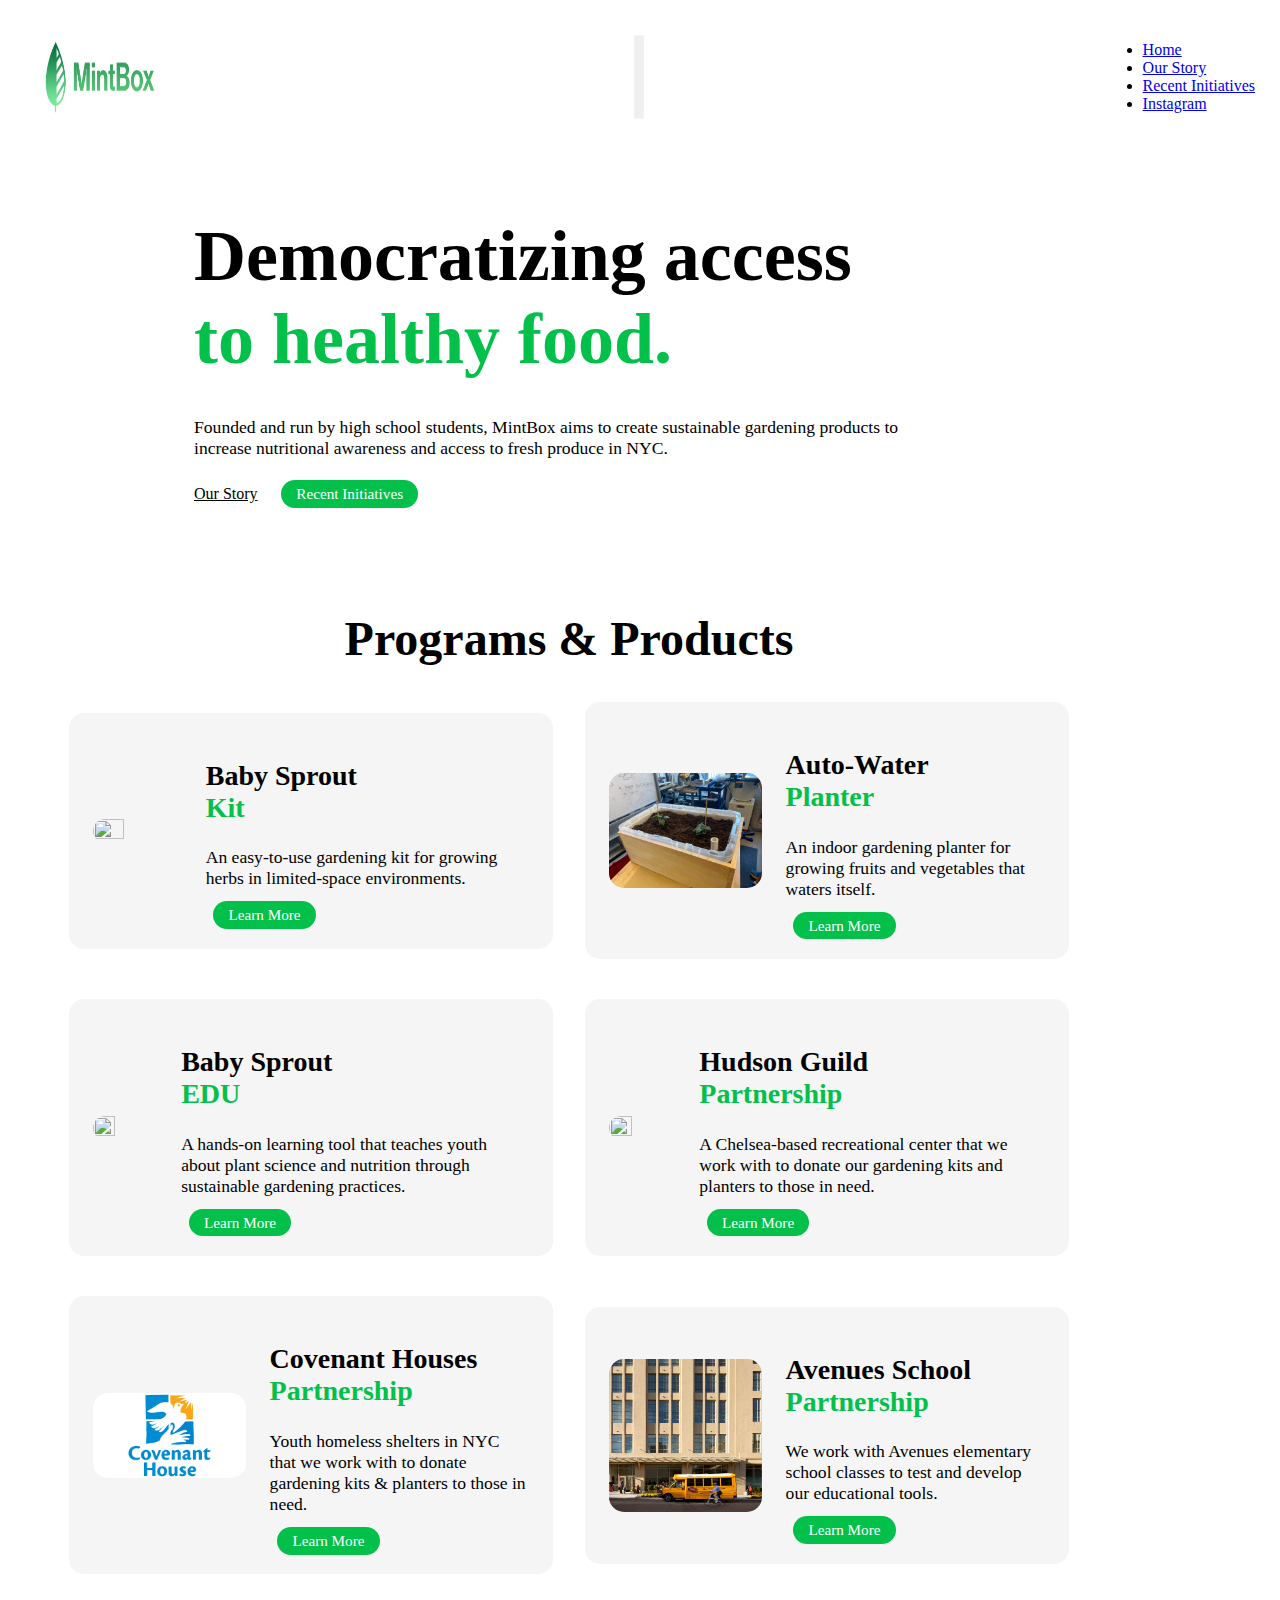
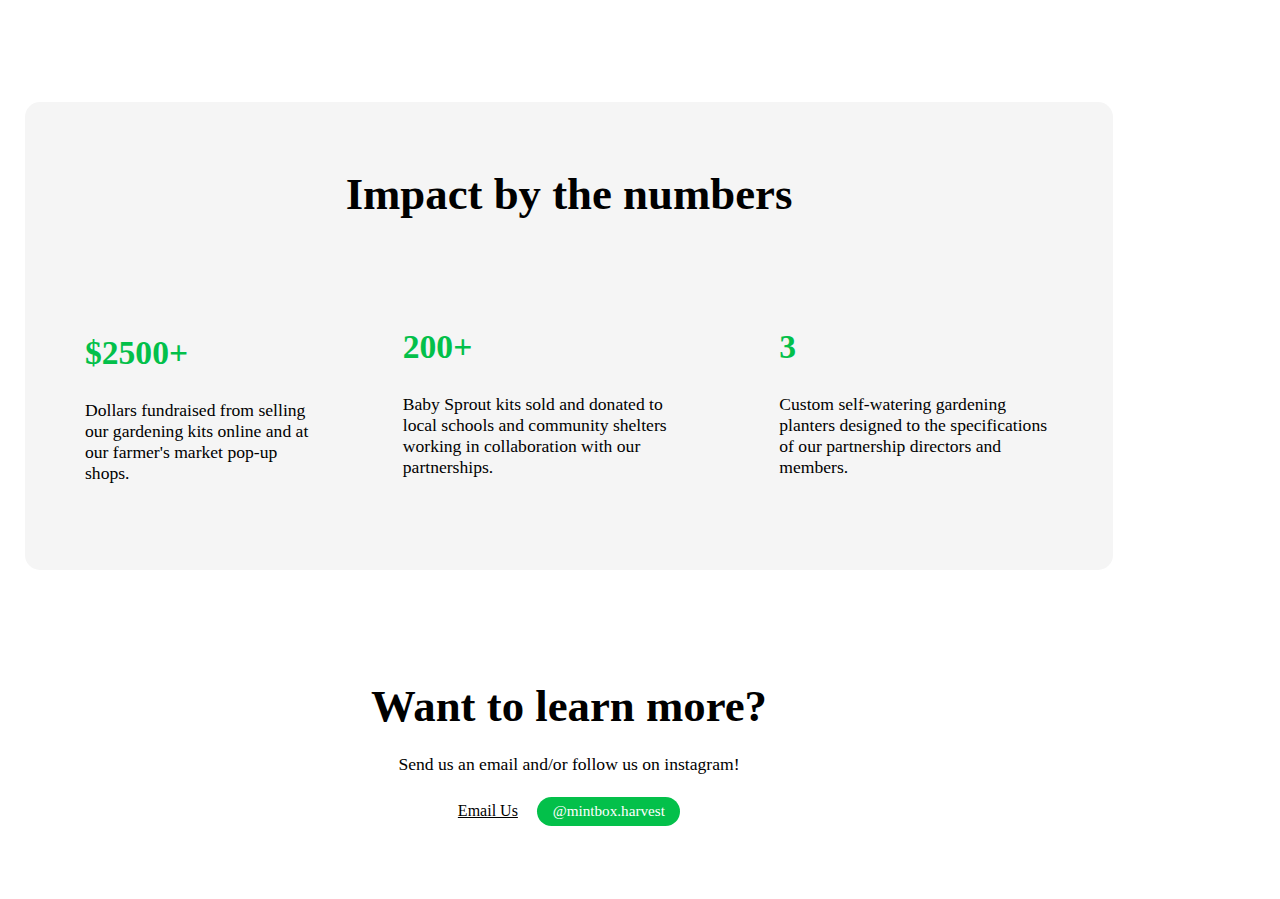
==== index.html @ 34487d0a "Merge branch 'main' into Test_William" ====
<!DOCTYPE html>

<html>

<head>
    <meta charset="utf-8">
    <meta http-equiv="X-UA-Compatible" content="IE=edge">
    <title></title>
    <meta name="description" content="">
    <meta name="viewport" content="width=device-width, initial-scale=1">
    <link href="https://cdn.jsdelivr.net/npm/bootstrap@5.3.0/dist/css/bootstrap.min.css" rel="stylesheet"
        integrity="sha384-9ndCyUaIbzAi2FUVXJi0CjmCapSmO7SnpJef0486qhLnuZ2cdeRhO02iuK6FUUVM" crossorigin="anonymous">
    <link rel="stylesheet" href="global.css">
    <link rel="stylesheet" href="home.css">
</head>

<body>


    <nav class="navbar navbar-expand-md navbar-light navbar-inverse">
        <a href="index.html" class="link"><img src="logotext.png" id="logo"  alt=""></a>
        <button class="navbar-toggler" type="button" data-toggle="collapse" data-target="#navbarNav"
            aria-controls="navbarNav" aria-expanded="false" aria-label="Toggle navigation">
            <span class="navbar-toggler-icon"></span>
        </button>
        <div class="collapse navbar-collapse" id="navbarNav">
            <ul class="navbar-nav me-auto mb-2 mb-lg-0">
            </ul>
            <ul class="navbar-nav me-autot">
                <li class="nav-item">
                    <a class="nav-link" href="index.html">Home</a>
                </li>
                <li class="nav-item">
                    <a class="nav-link" href="about.html">Our Story</a>
                </li>
                <li class="nav-item">
                    <a class="nav-link" href="initatives.html">Recent Initiatives</a>
                </li>
                <li class="nav-item">
                    <a class="nav-link" href="mailto:name@email.com">Instagram</a>
                </li>
         
            </ul>
        </div>
    </nav>
    <div class="container-fluid">
        <header>
            <div>
                <img id="home1" class="photo" src="building.png" alt="">
            <div>
                <h1 id="title">Democratizing access <br><span>to healthy food.</span></h1>
                <p id="title-body">Founded and run by high school students, MintBox aims to create sustainable gardening 
                    products to increase nutritional awareness and access to fresh produce in NYC.</p>
                    <a href="about.html" class = "underline">Our Story</a>
                <a class="round" id="insta" href="https://www.instagram.com/mintbox.harvest/?hl=en">Recent Initiatives</a>
            </div>
            </div>
        </header>

        <section id="programs">
            <h2 id = "programtitle">Programs & Products</h2>
            <div class="rowwrapper">
                <div class="programrow">
                    <div class="program margbottom">
                        <!-- <img src="babysprout.jpg" alt=""> -->
                        <!-- <img src="Baby Sprout.png" alt=""> -->
                        <img src="Box_Opening-2 (1).png" alt="">
                        <div class="programcontent">
                            <h2 class = "program-title">Baby Sprout <span> <br>Kit</span></h2>
                            <p class = "program-descrip">An easy-to-use gardening kit for growing herbs in limited-space environments. </p>
                            <a class="round" id="insta" href="babysprout.html">Learn More</a>
        
                        </div>
                    </div>
                    <div class="program margbottom">
                        <!-- <img src="plasquare.png" alt=""> -->
                        <img src="self-watering planter photo (1).jpeg" alt="">
                        <div class="programcontent">
                            <h2 class = "program-title">Auto-Water <span> <br>Planter</span></h2>
                            <p class = "program-descrip">An indoor gardening planter for growing fruits and vegetables that waters itself. </p>
                            <a class="round" id="insta" href="planter.html">Learn More</a>
        
                        </div>
                    </div>
                </div>
            </div>
           
            <div class="rowwrapper">
                <div class="programrow">
                    <div class="program">
                        <img src="edusquare.png" alt="">
                        <div class="programcontent">
                            <h2 class = "program-title">Baby Sprout<span> <br> EDU </span></h2>
                            <p class = "program-descrip">A hands-on learning tool that teaches youth about plant science and nutrition through sustainable gardening practices. </p>
                            <a class="round" id="insta" href="edu.html">Learn More</a>
        
                        </div>
                    </div>
                    <div class="program">
                        <img src="july2023.png" alt="">
                        <div class="programconten t">
                            <h2 class = "program-title">Hudson Guild <span><br> Partnership</span></h2>
                            <p class = "program-descrip">A Chelsea-based recreational center that we work with to donate our gardening kits and planters to those in need. </p>
                            <a class="round" id="insta" href="hudsonguild.html">Learn More</a>
        
                        </div>
                    </div>
                </div>
            </div>

            <div class="rowwrapper">
                <div class="programrow">
                    <div class="program">

                        <!-- <img src="covsquare.png" alt=""> -->
                        <img src="covenant house partnership (1).png" alt="">
                        <div class="programcontent">
                            <h2 class = "program-title">Covenant Houses <span><br> Partnership</span></h2>
                            <p class = "program-descrip">Youth homeless shelters in NYC that we work with to donate gardening kits & planters to those in need. </p>
                            <a class="round" id="insta" href="covenanthousing.html">Learn More</a>
        
                        </div>
                    </div>
                    <div class="program">
                        <img src="avesquare.png" alt="">
                        <div class="programcontent">
                            <h2 class = "program-title">Avenues School <span> <br>Partnership</span></h2>
                            <p class = "program-descrip">We work with Avenues elementary school classes to test and develop our educational tools. </p>
                            <a class="round" id="insta" href="avenues.html">Learn More</a>
        
                        </div>
                    </div>
                </div>
            </div>
        </section>
       

        <div id = "outside-wrapper">
            <section id="impact">
                <h1 id="impact-title">Impact by the numbers</h1>
                <div id="impact-container">
                    <div class="impact-item">
                        <h2 class="impact-item-title"><span>$2500+</span></h2>
                        <p class="impact-item-body">Dollars fundraised from selling our gardening kits online and at our farmer's market pop-up shops.
                        </p>
                    </div>
                    <div class="impact-item">
                        <h2 class="impact-item-title"><span>200+</span></h2>
                        <p class="impact-item-body">Baby Sprout kits sold and donated to local schools and community shelters working in collaboration with 
                            our partnerships.</p>
                    </div>
                    <div class="impact-item">
                        <h2 class="impact-item-title"><span>3</span></h2>
                        <p class="impact-item-body">Custom self-watering gardening planters designed to the specifications of our partnership directors and members.
                        </p>
                    </div>
          
            </div>
        </div>


        </section>

        <section id="learn">
            <div>
                <h1 id="learn-title">Want to learn more?</h1>
                <p id="learn-body">Send us an email and/or follow us on instagram!</p>

                <div id="buttons">
                    <a href="mailto:mintboxharvest@gmail.com" class = "underline">Email Us</a>
                    <a class="round" id="insta" href="https://www.instagram.com/mintbox.harvest/?hl=en">@mintbox.harvest</a>
                </div>
                
            </div>
        </section>


        <script src="https://code.jquery.com/jquery-3.2.1.slim.min.js"
            integrity="sha384-KJ3o2DKtIkvYIK3UENzmM7KCkRr/rE9/Qpg6aAZGJwFDMVNA/GpGFF93hXpG5KkN"
            crossorigin="anonymous"></script>
        <script src="https://cdn.jsdelivr.net/npm/popper.js@1.12.9/dist/umd/popper.min.js"
            integrity="sha384-ApNbgh9B+Y1QKtv3Rn7W3mgPxhU9K/ScQsAP7hUibX39j7fakFPskvXusvfa0b4Q"
            crossorigin="anonymous"></script>
        <script src="https://cdn.jsdelivr.net/npm/bootstrap@4.0.0/dist/js/bootstrap.min.js"
            integrity="sha384-JZR6Spejh4U02d8jOt6vLEHfe/JQGiRRSQQxSfFWpi1MquVdAyjUar5+76PVCmYl"
            crossorigin="anonymous"></script>
        <script src="" async defer></script>
</body>

</html>
---- global.css ----
/* Generic Site Stylings */

 body {
     margin: 25px;
 }
 span {
    color: #03c04a;
}
header {
    margin-top: 2.5em;
}




section {
    margin-top: 3em;
}

/* Nav Styling */
nav {
    display: flex;
    justify-content: space-between;

}



#nav-wrapper {
    display: grid;
    place-items: center;
}

.navbar-toggler {
    scale: 0.8;
    border: none;
}

#logo {
    width: 150px;
    height: 100%;
    margin-right: 00px
}

/* Button Styling */

button {     
    border: none; 
    background-color: none;
    color: black
}

.round {
    background-color: #03c04a;
    color: white;
    padding: 0.35em 1em;
    border-radius: 1em;
    font-size: 0.95em;
    text-decoration: none;
}

.round:hover {
    opacity: 0.8;
}

.underline {
    color: black;
    margin-right: 0.75em;
}

.underline:hover {
    color: #03c04a;
    transition: ease-in-out 0.3s;
}


img {
    width: 100%;
    border-radius: 15px;

}

  

.container-fluid {
    max-width: 85vw;
    display: flex;
    flex-direction: column;
}
---- home.css ----
/*
    General Styling
*/

header {
    margin-top: 0.6em;
}
.photo {
    border-radius: 15px;
}

#home1 {
    margin-bottom: 1.5em;
    width: 100%;
}

#home2{
    width: 100%;
    margin-bottom: 2em;
}

#title {
    font-size: 2.75em;
    margin-bottom: 0.5em;
}


#replace {
    display: none;
}
#title-body {
    margin-bottom: 1em;
    max-width: 90vw;
}

/* 
    recent-section    
*/

#recent {
    background-color: whitesmoke;
    padding: 2.25em 1.5em;
    border-radius: 15px;
}
#recent-text {
    margin-bottom: 0.5em;
    opacity: 0.5;
}

 #programtitle {
     text-align: center;
     font-size: 2em;
     margin-bottom: 0.75em;
 }
#recent-round, #insta {
    margin-left: 0.5em;
}

#mission {
    background-color: whitesmoke;
    padding: 2.25em 1.5em;
    border-radius: 15px;
}

.program-title {
    font-size: 1.5em;
}

.program {
    background-color: whitesmoke;
    padding: 1.5em;
    border-radius: 15px;
    display: flex;
    align-items: center;
    justify-content: center;
    max-width: 600px;
    margin-bottom: 2.5em;
}



.programrow {
    display: flex;
    flex-direction: column;
    justify-content: center;
    align-items: center;
    max-width: 1000px;
}

#programs {
    margin-top: 4.25em;
    margin-bottom: 2.5em;
}

.rowwrapper {
    display: flex;
    justify-content: center;
    align-items: center;
}

.program>img {
    width: 35%;
    height: 100%;
    margin-right: 1.5em;
}




/* 
    Impact Section
*/

#impact-title, #learn-title {
    font-size: 2.25em;
}

#impact {
    background-color: whitesmoke;
    padding: 2.25em 1.5em;
    border-radius: 15px;
    margin-bottom: 2em;
}

.impact-item {
    margin-top: 0.75em;
}

.impact-item:nth-of-type(1) {
    margin-top: 1.5em;
}
.impact-item-title {
    font-size: 1.75em;
}

.impact-item-body {
    max-width: 75vw;
}


#learn-title {
    margin-bottom: 0.5em;
}
#learn {
    margin-bottom: 3em;
}

#learn-body {
    margin-bottom: 1.25em;
}


.card-title {
    margin-bottom: 0.5em;
    margin-top: 0.5em;
}
 
 .card-btn {
     max-width: 150px;
 }
 
#flex {
    display: flex;
}
.card {
    background-color: whitesmoke;
    padding: 2.25em 1.5em;
    border-radius: 15px;
    border: none;
    margin-bottom: 3em;
   
}

.card>img {
    width: 150px;
    height: 150px;
    margin-right: 35px;
}




@media (min-width: 576px) { 
 
    
    #learn-title,  #learn-body{
        text-align: center;
    }

   #learn {
       display: flex;
       justify-content: center;
       align-items: center;
   }

   #learn>div {
    max-width: 1100px;
   
    }

    #learn-body {
        max-width: 800px;
    }


    #buttons {
        display: flex;
        justify-content: center;
        align-items: center;
    }
    
    #title {
        font-size: 3.3em;
    }
    
    #recent-text {
        font-size: 2em;
    }

    header {
        display: flex;
        align-items: center;
        justify-content: center;
    }

    header>div {
        max-width: 900px;
    }

 }

@media (min-width: 768px) { 


  
    #programtitle {
        font-size: 2.75em;
    }
 
    .program-title {
        font-size: 1.75em;
    }


    #title {
        font-size: 4em;
    }

    #recent {
        max-width: 800px;
    }

    #recent-box {
        display: flex;
        align-items: center;
        justify-content: center;
    }

    p {
        font-size: 1.1em;
    }

    #title-body {
        margin-bottom: 1.5em;
        max-width: 750px;
    }
    #recent-text {
        font-size: 2.3em;
    }

    #impact-title, #learn-title {
        font-size: 2.5em;
    }

    .impact-item-title {
        font-size: 2.1em;
    }



 }

@media (min-width: 992px) {  
 
   
    .programrow {
        flex-direction: row;
    }

    .program:nth-of-type(1) {
        margin-right: 2em;
    }

    .program {
        width: 50%;
    }
    #title {
        font-size: 4.5em;
    }
    #home2 {
        display: none;
    }

    #replace {
        display: block;
        max-width: 375px;
    }
    
    #recent{
        display: flex;
        align-items: center;
        justify-content:space-around;
        max-width: none;
    }

    #recent>div {
        max-width: 50%;
        margin-left: 2em;
    }

    #recent-img {
        height: 100%;
    }
    #impact-title, #learn-title{
        font-size: 2.8em;
        text-align: center;
    }

    #impact-container {
        display: flex;
        justify-content: center;
        align-items: center;
    }

    .impact-item {
        max-width: 33%;
        padding: 2em
    }

    #impact {
        padding: 2.25em 1.75em;

    }

    .impact-item:nth-of-type(1), .impact-item:nth-of-type(2)  {
        margin-right: 1em;
    }
    
    #recent-text {
        font-size: 2.3em;
    }
}

@media (min-width: 1200px) { 


    #title {
        font-size: 4.5em;
    }


    #programtitle {
        font-size: 3em;
    }

    #recent>div {
        max-width: 50%;

    }

    #recent-text {
        font-size: 2.5em;
    }

    #outside-wrapper {
        display: flex;
        flex-direction: column;
        justify-content: center;
        align-items: center;
    }

    #impact, #recent {
        max-width: 1100px;

    }


 }
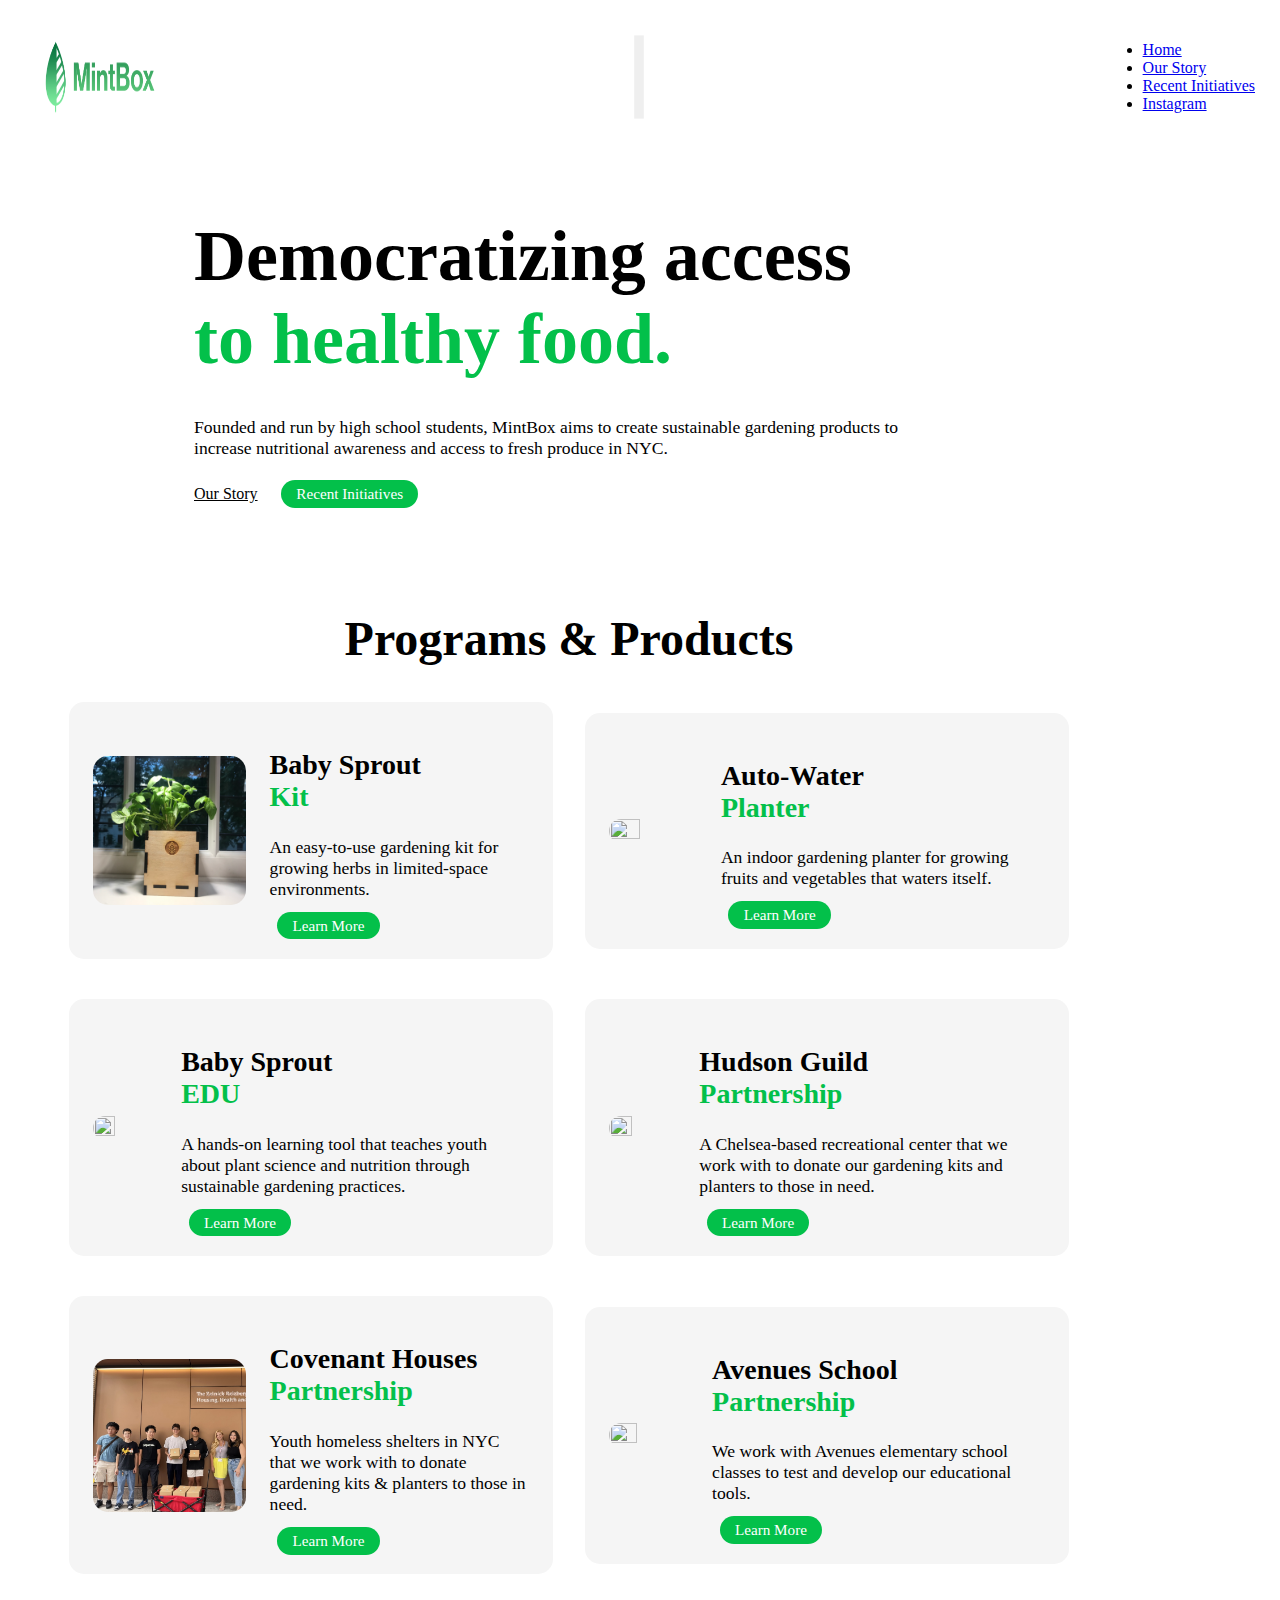
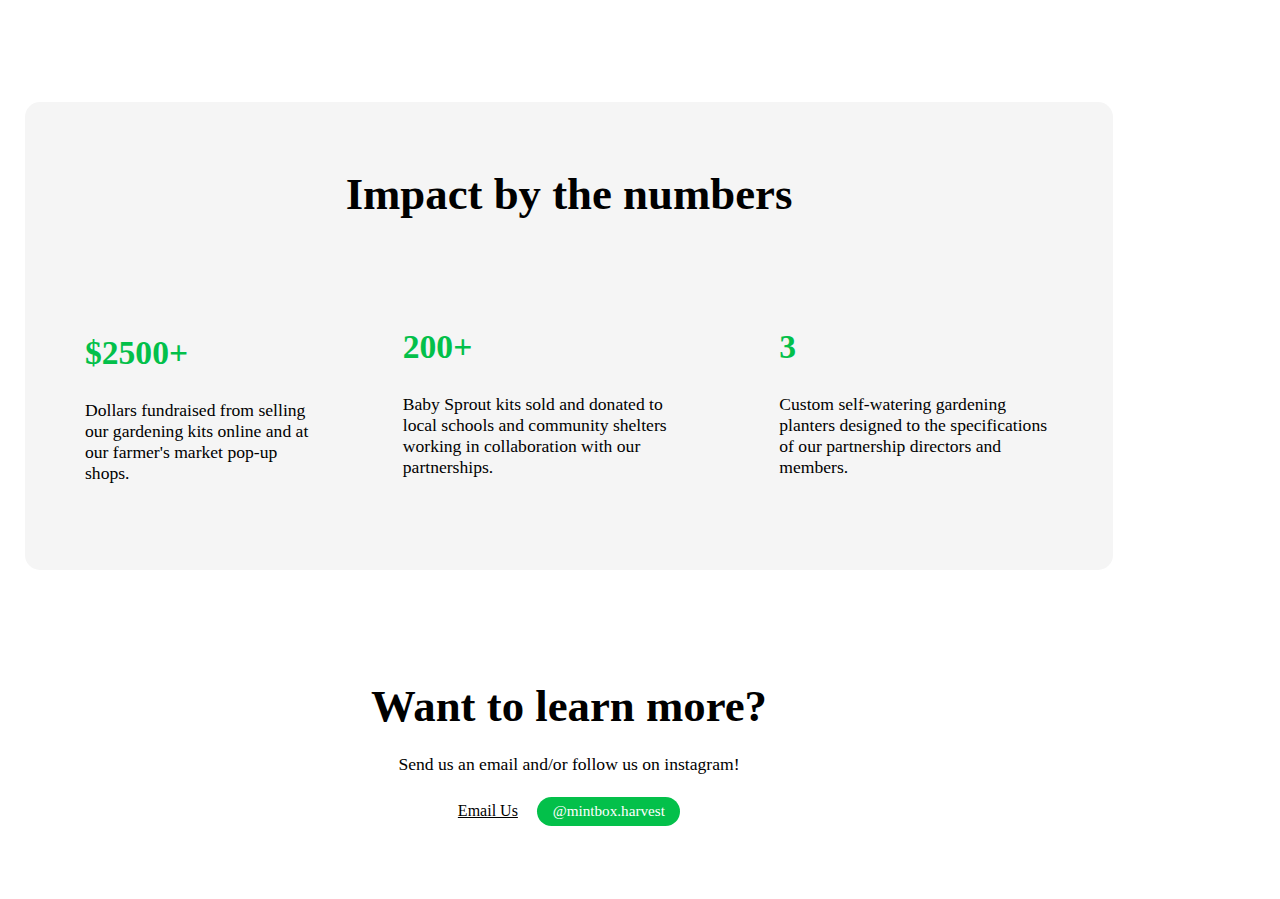
==== commit d30ff980: "Changes to review" ====
--- a/index.html
+++ b/index.html
@@ -64,7 +64,7 @@
                     <div class="program margbottom">
                         <!-- <img src="babysprout.jpg" alt=""> -->
                         <!-- <img src="Baby Sprout.png" alt=""> -->
-                        <img src="Box_Opening-2 (1).png" alt="">
+                        <img src="babysprout.jpg"">
                         <div class="programcontent">
                             <h2 class = "program-title">Baby Sprout <span> <br>Kit</span></h2>
                             <p class = "program-descrip">An easy-to-use gardening kit for growing herbs in limited-space environments. </p>
@@ -74,7 +74,7 @@
                     </div>
                     <div class="program margbottom">
                         <!-- <img src="plasquare.png" alt=""> -->
-                        <img src="self-watering planter photo (1).jpeg" alt="">
+                        <img src="indexplanter.png" alt="">
                         <div class="programcontent">
                             <h2 class = "program-title">Auto-Water <span> <br>Planter</span></h2>
                             <p class = "program-descrip">An indoor gardening planter for growing fruits and vegetables that waters itself. </p>
@@ -113,7 +113,7 @@
                     <div class="program">
 
                         <!-- <img src="covsquare.png" alt=""> -->
-                        <img src="covenant house partnership (1).png" alt="">
+                        <img src="primarymeeting.png" alt="">
                         <div class="programcontent">
                             <h2 class = "program-title">Covenant Houses <span><br> Partnership</span></h2>
                             <p class = "program-descrip">Youth homeless shelters in NYC that we work with to donate gardening kits & planters to those in need. </p>
@@ -122,7 +122,7 @@
                         </div>
                     </div>
                     <div class="program">
-                        <img src="avesquare.png" alt="">
+                        <img src="avenuessquare.png" alt="">
                         <div class="programcontent">
                             <h2 class = "program-title">Avenues School <span> <br>Partnership</span></h2>
                             <p class = "program-descrip">We work with Avenues elementary school classes to test and develop our educational tools. </p>
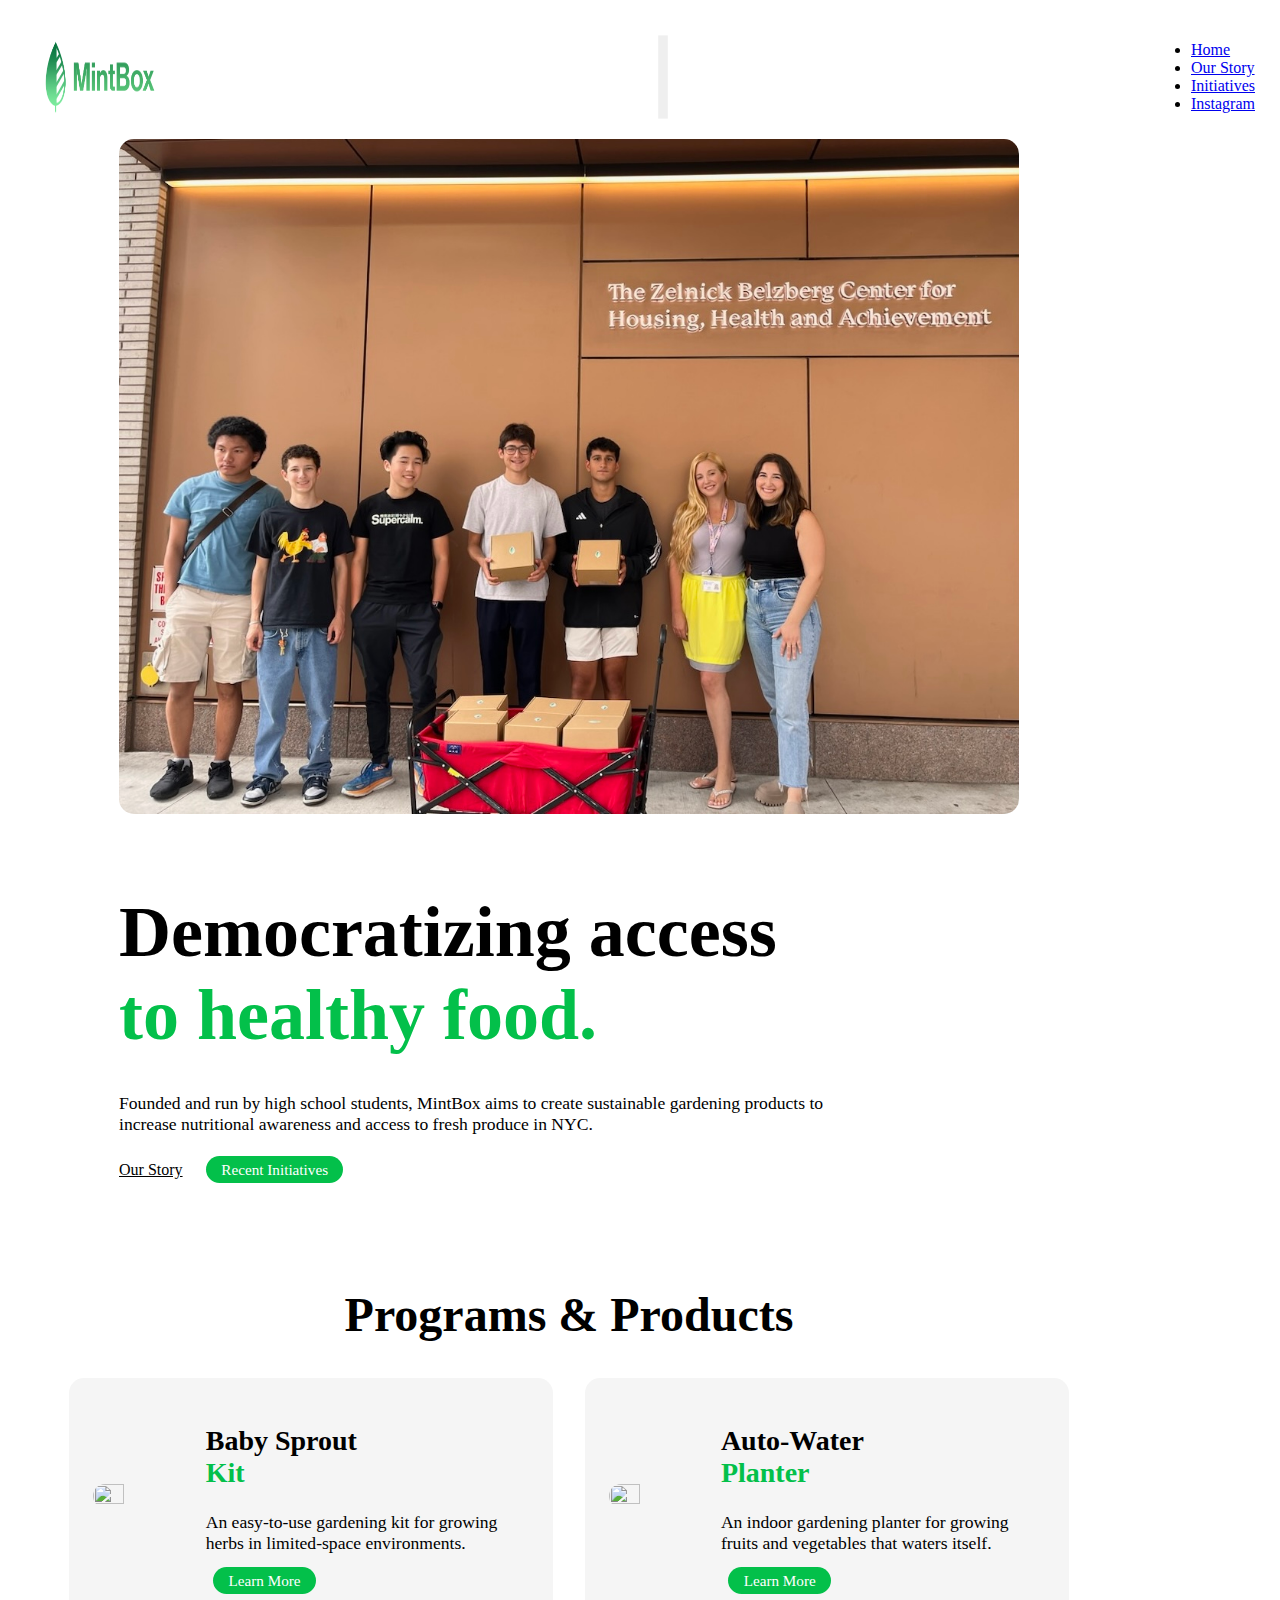
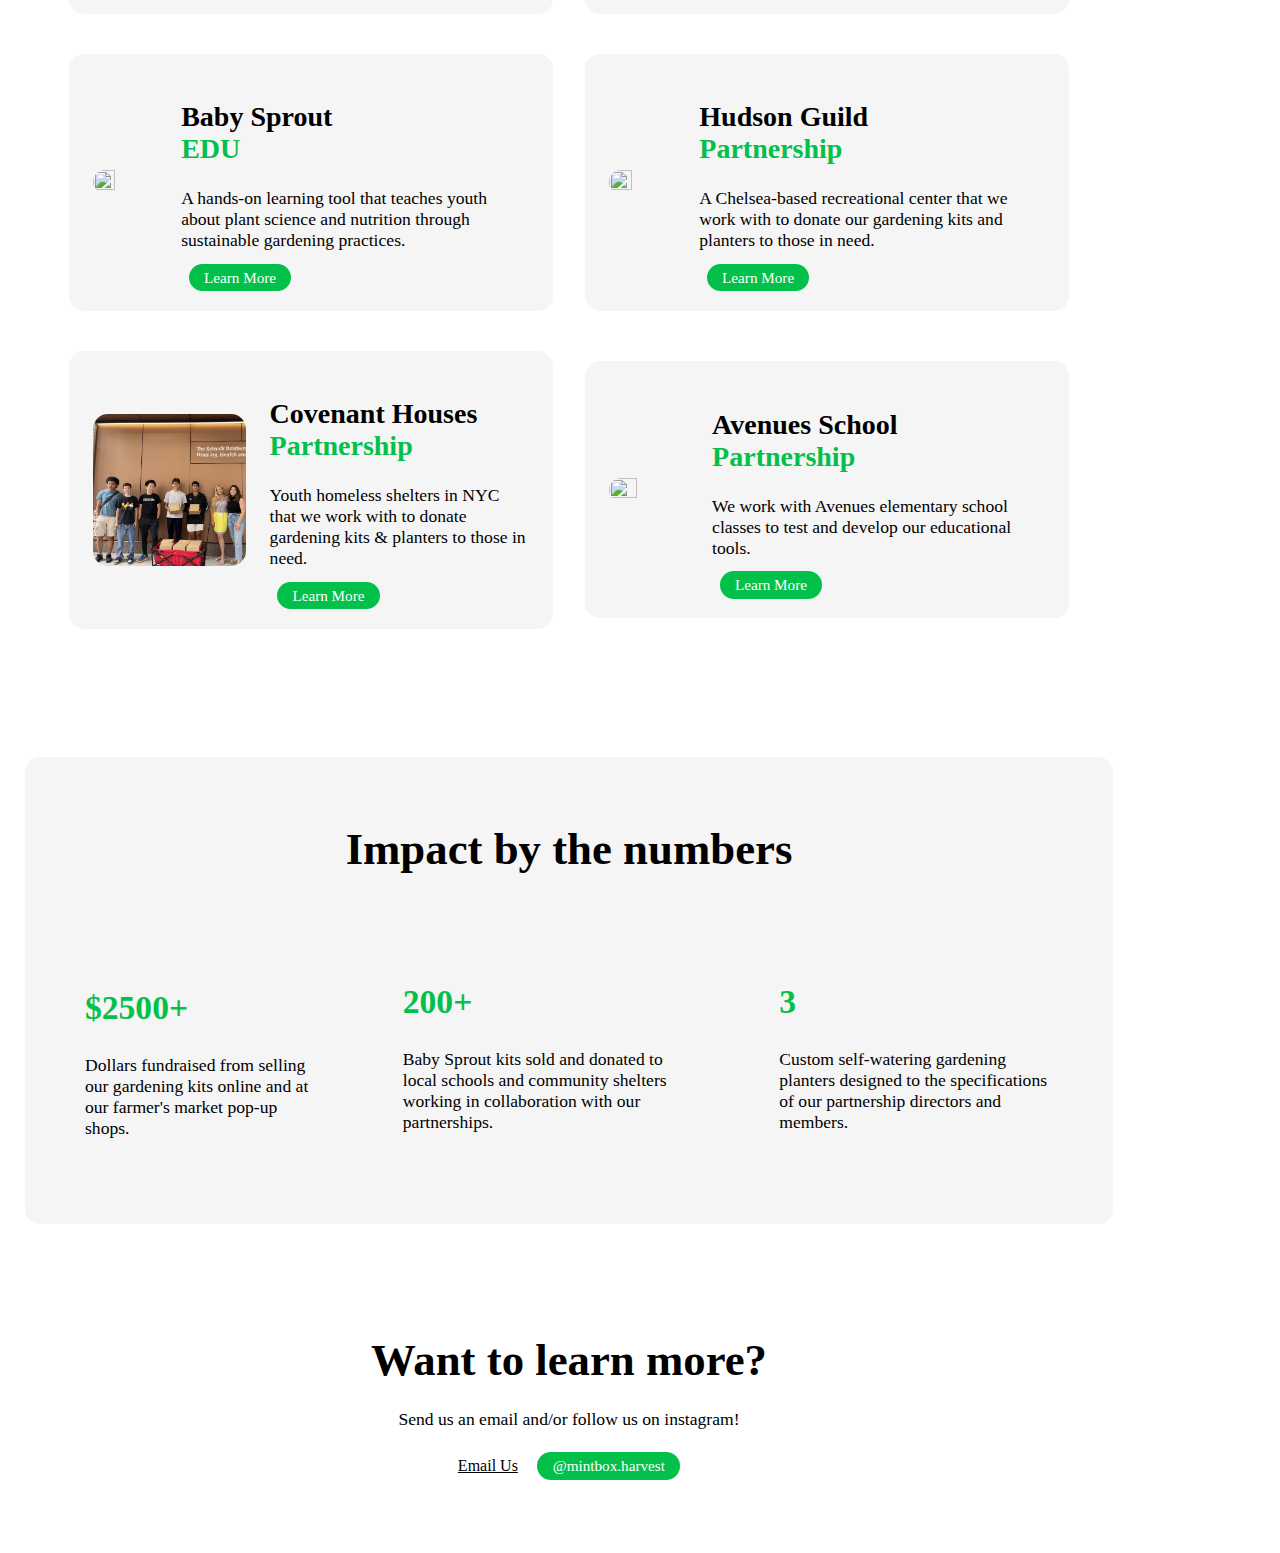
==== commit acec1a13: "Ethan's final commit" ====
--- a/index.html
+++ b/index.html
@@ -34,10 +34,10 @@
                     <a class="nav-link" href="about.html">Our Story</a>
                 </li>
                 <li class="nav-item">
-                    <a class="nav-link" href="initatives.html">Recent Initiatives</a>
+                    <a class="nav-link" href="initatives.html">Initiatives</a>
                 </li>
                 <li class="nav-item">
-                    <a class="nav-link" href="mailto:name@email.com">Instagram</a>
+                    <a class="nav-link" href="https://www.instagram.com/mintbox.harvest/?hl=en">Instagram</a>
                 </li>
          
             </ul>
@@ -46,7 +46,9 @@
     <div class="container-fluid">
         <header>
             <div>
-                <img id="home1" class="photo" src="building.png" alt="">
+                <!-- <img id="home1" class="photo" src="building.png" alt=""> -->
+                <img id="home1" class="photo" src="IMG_3201.jpg" alt="">
+                
             <div>
                 <h1 id="title">Democratizing access <br><span>to healthy food.</span></h1>
                 <p id="title-body">Founded and run by high school students, MintBox aims to create sustainable gardening 
@@ -64,7 +66,9 @@
                     <div class="program margbottom">
                         <!-- <img src="babysprout.jpg" alt=""> -->
                         <!-- <img src="Baby Sprout.png" alt=""> -->
-                        <img src="babysprout.jpg"">
+                        <!-- <img src="babysprout.jpg""> -->
+                        <img src="Box_Opening-2 (1).png">
+        
                         <div class="programcontent">
                             <h2 class = "program-title">Baby Sprout <span> <br>Kit</span></h2>
                             <p class = "program-descrip">An easy-to-use gardening kit for growing herbs in limited-space environments. </p>
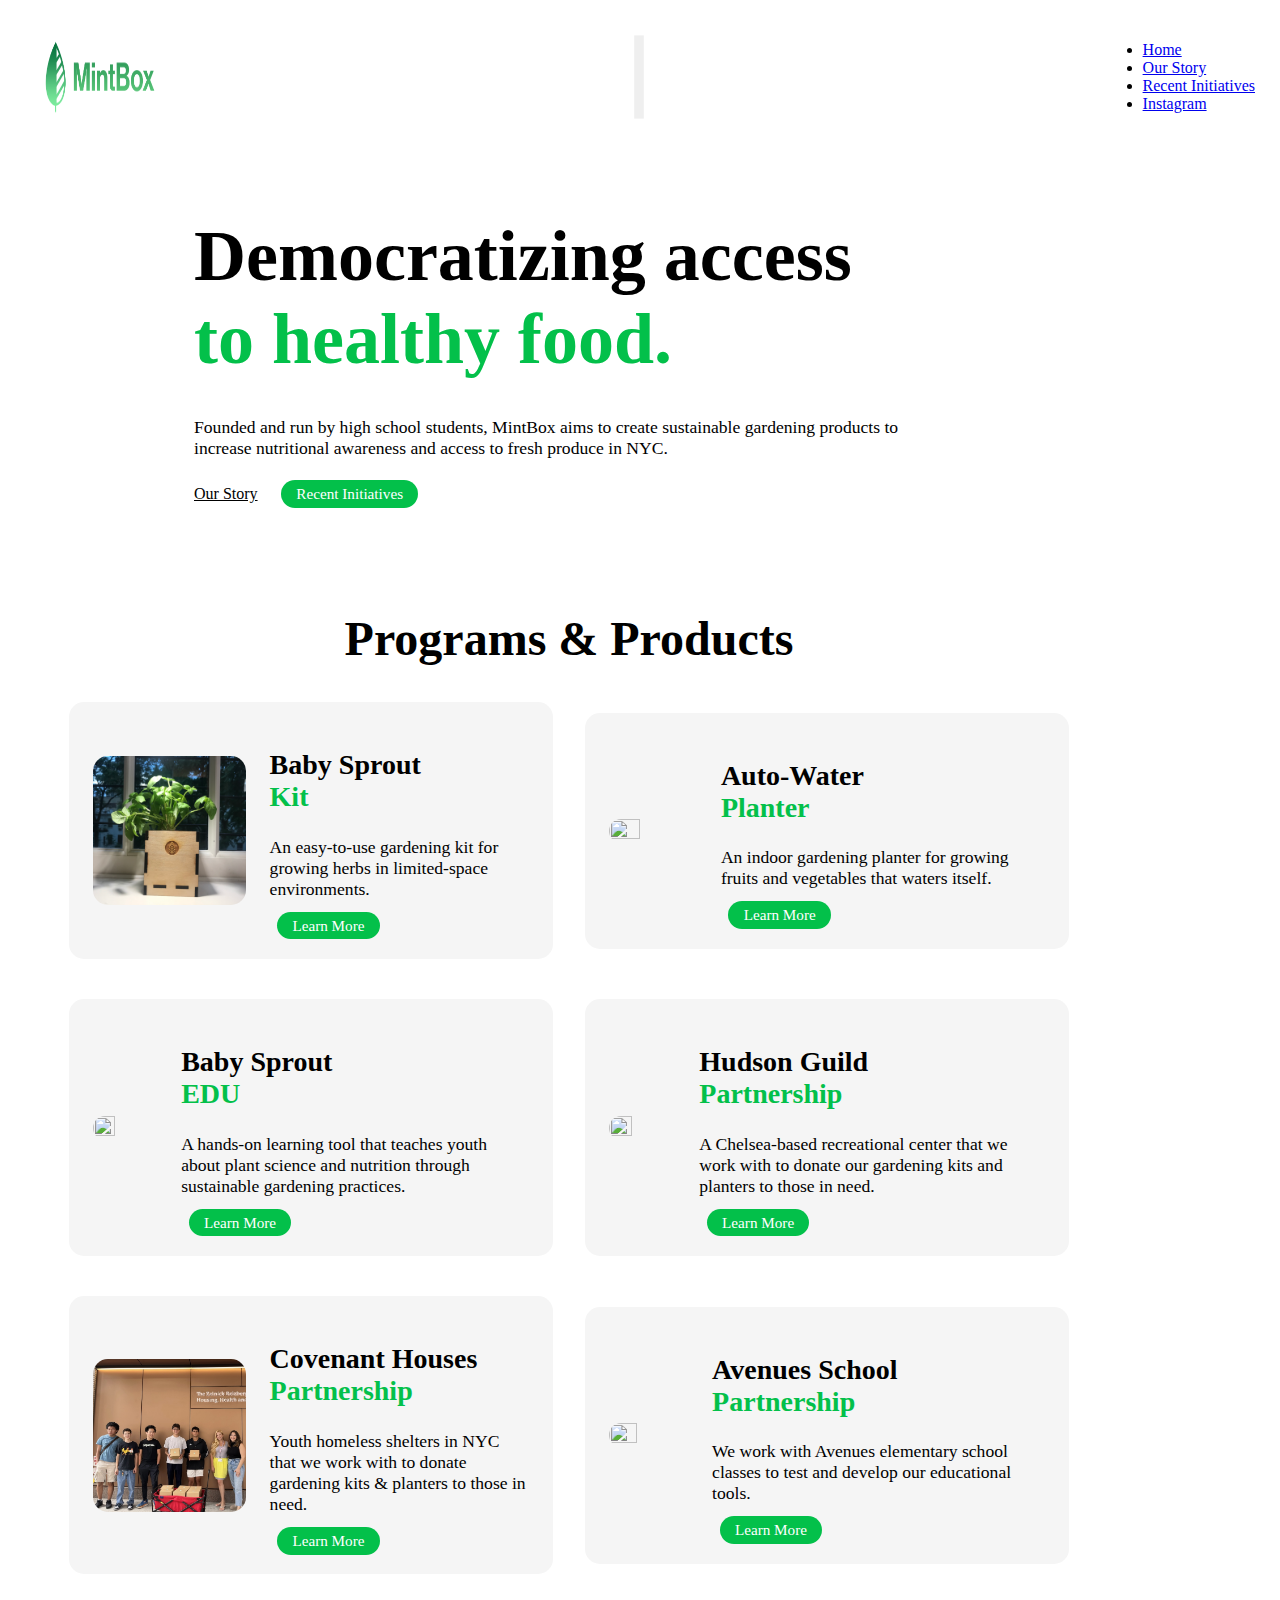
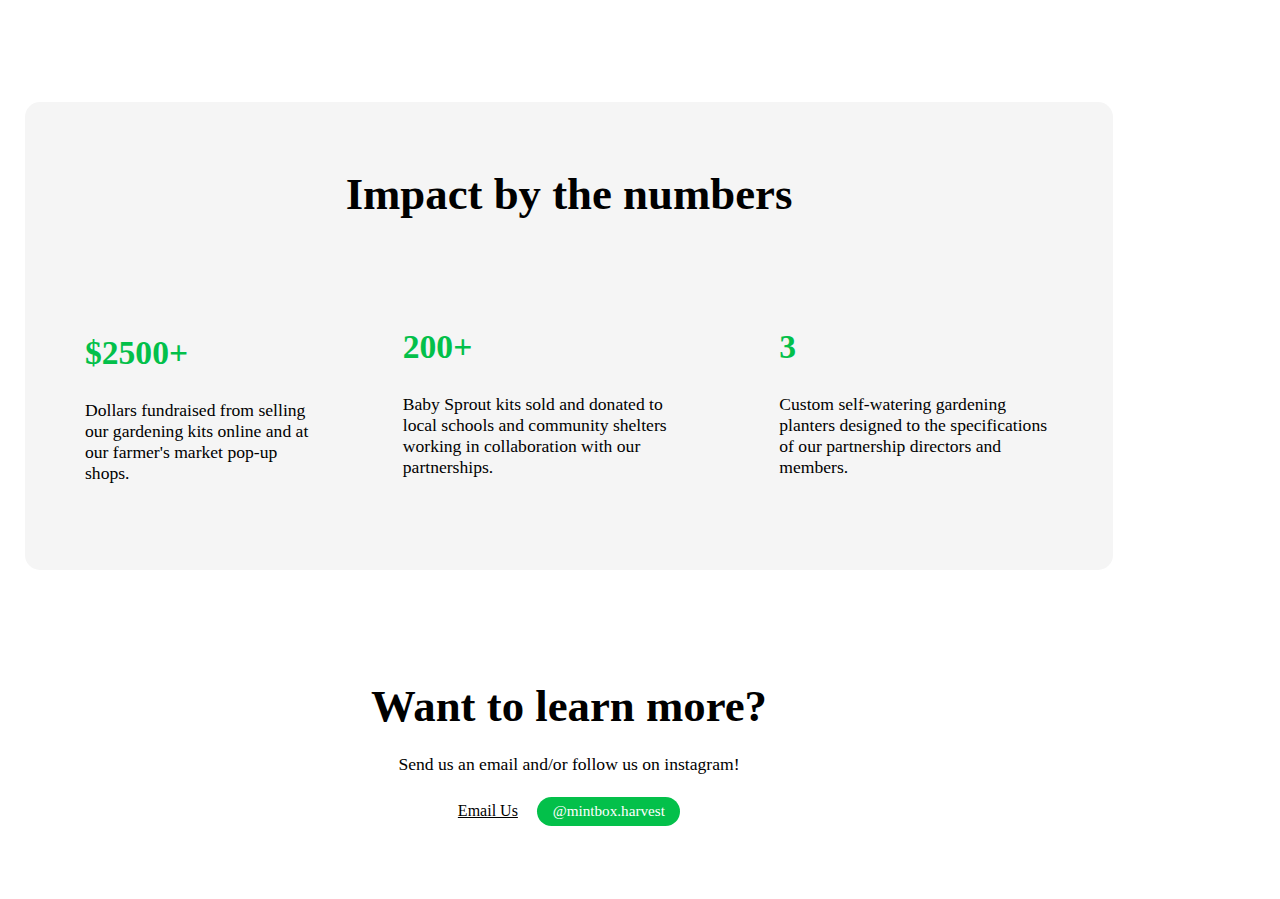
==== commit fb19e52b: "Revert "Ethan's final commit"" ====
--- a/index.html
+++ b/index.html
@@ -34,10 +34,10 @@
                     <a class="nav-link" href="about.html">Our Story</a>
                 </li>
                 <li class="nav-item">
-                    <a class="nav-link" href="initatives.html">Initiatives</a>
+                    <a class="nav-link" href="initatives.html">Recent Initiatives</a>
                 </li>
                 <li class="nav-item">
-                    <a class="nav-link" href="https://www.instagram.com/mintbox.harvest/?hl=en">Instagram</a>
+                    <a class="nav-link" href="mailto:name@email.com">Instagram</a>
                 </li>
          
             </ul>
@@ -46,9 +46,7 @@
     <div class="container-fluid">
         <header>
             <div>
-                <!-- <img id="home1" class="photo" src="building.png" alt=""> -->
-                <img id="home1" class="photo" src="IMG_3201.jpg" alt="">
-                
+                <img id="home1" class="photo" src="building.png" alt="">
             <div>
                 <h1 id="title">Democratizing access <br><span>to healthy food.</span></h1>
                 <p id="title-body">Founded and run by high school students, MintBox aims to create sustainable gardening 
@@ -66,9 +64,7 @@
                     <div class="program margbottom">
                         <!-- <img src="babysprout.jpg" alt=""> -->
                         <!-- <img src="Baby Sprout.png" alt=""> -->
-                        <!-- <img src="babysprout.jpg""> -->
-                        <img src="Box_Opening-2 (1).png">
-        
+                        <img src="babysprout.jpg"">
                         <div class="programcontent">
                             <h2 class = "program-title">Baby Sprout <span> <br>Kit</span></h2>
                             <p class = "program-descrip">An easy-to-use gardening kit for growing herbs in limited-space environments. </p>
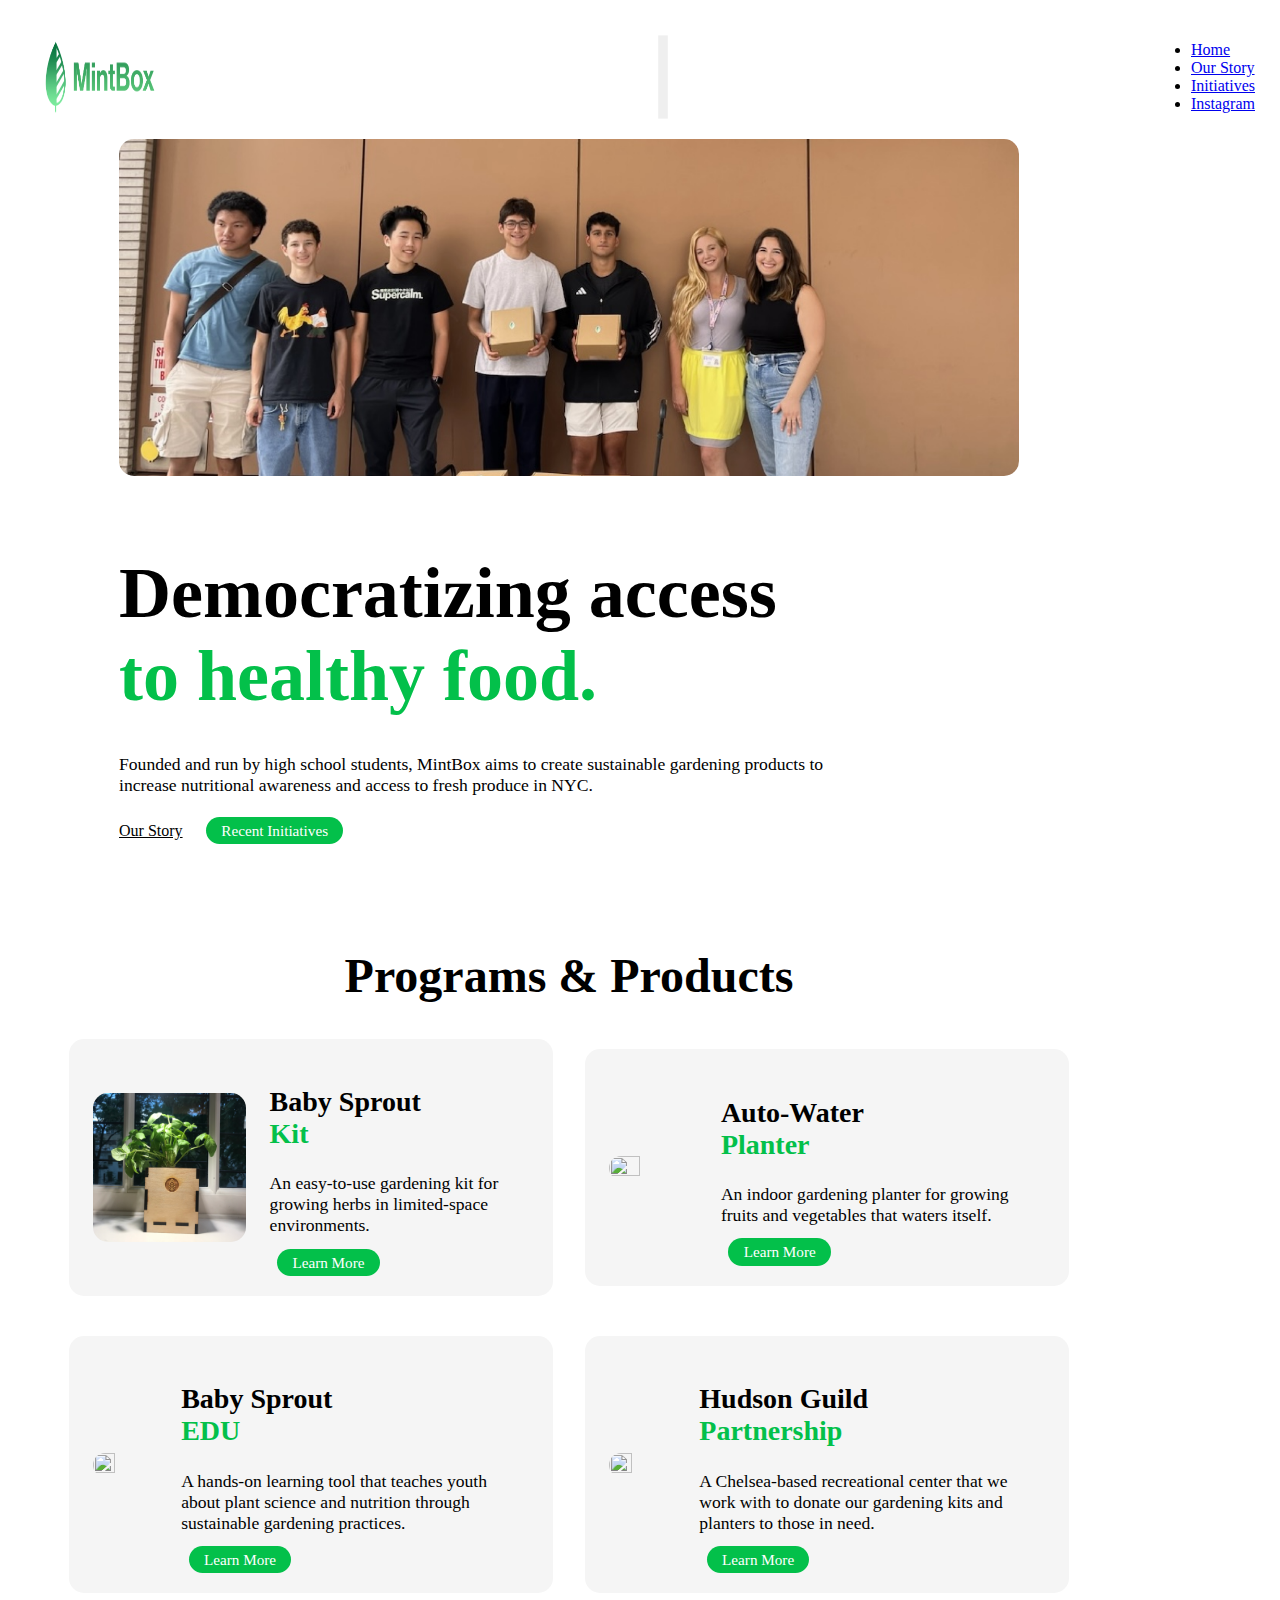
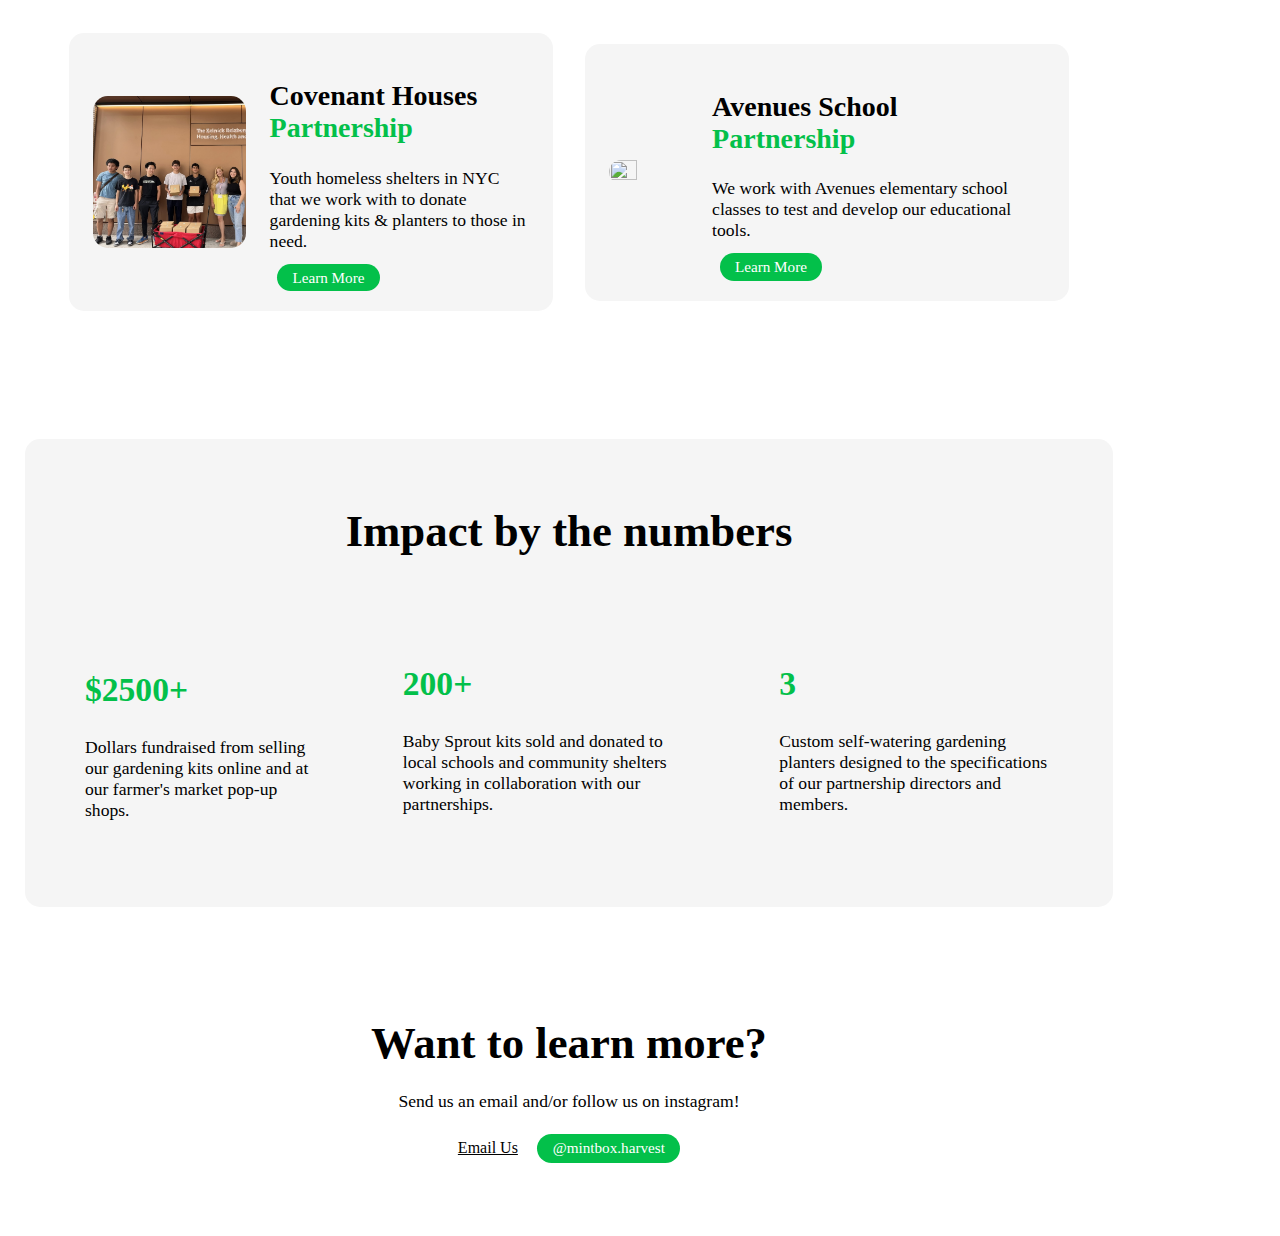
==== commit 8c7b4363: "Final Updates" ====
--- a/index.html
+++ b/index.html
@@ -34,10 +34,10 @@
                     <a class="nav-link" href="about.html">Our Story</a>
                 </li>
                 <li class="nav-item">
-                    <a class="nav-link" href="initatives.html">Recent Initiatives</a>
+                    <a class="nav-link" href="initatives.html">Initiatives</a>
                 </li>
                 <li class="nav-item">
-                    <a class="nav-link" href="mailto:name@email.com">Instagram</a>
+                    <a class="nav-link" href="https://www.instagram.com/mintbox.harvest/?hl=en">Instagram</a>
                 </li>
          
             </ul>
@@ -46,7 +46,7 @@
     <div class="container-fluid">
         <header>
             <div>
-                <img id="home1" class="photo" src="building.png" alt="">
+                <img id="home1" class="photo" src="headerphoto.png" alt="">
             <div>
                 <h1 id="title">Democratizing access <br><span>to healthy food.</span></h1>
                 <p id="title-body">Founded and run by high school students, MintBox aims to create sustainable gardening 
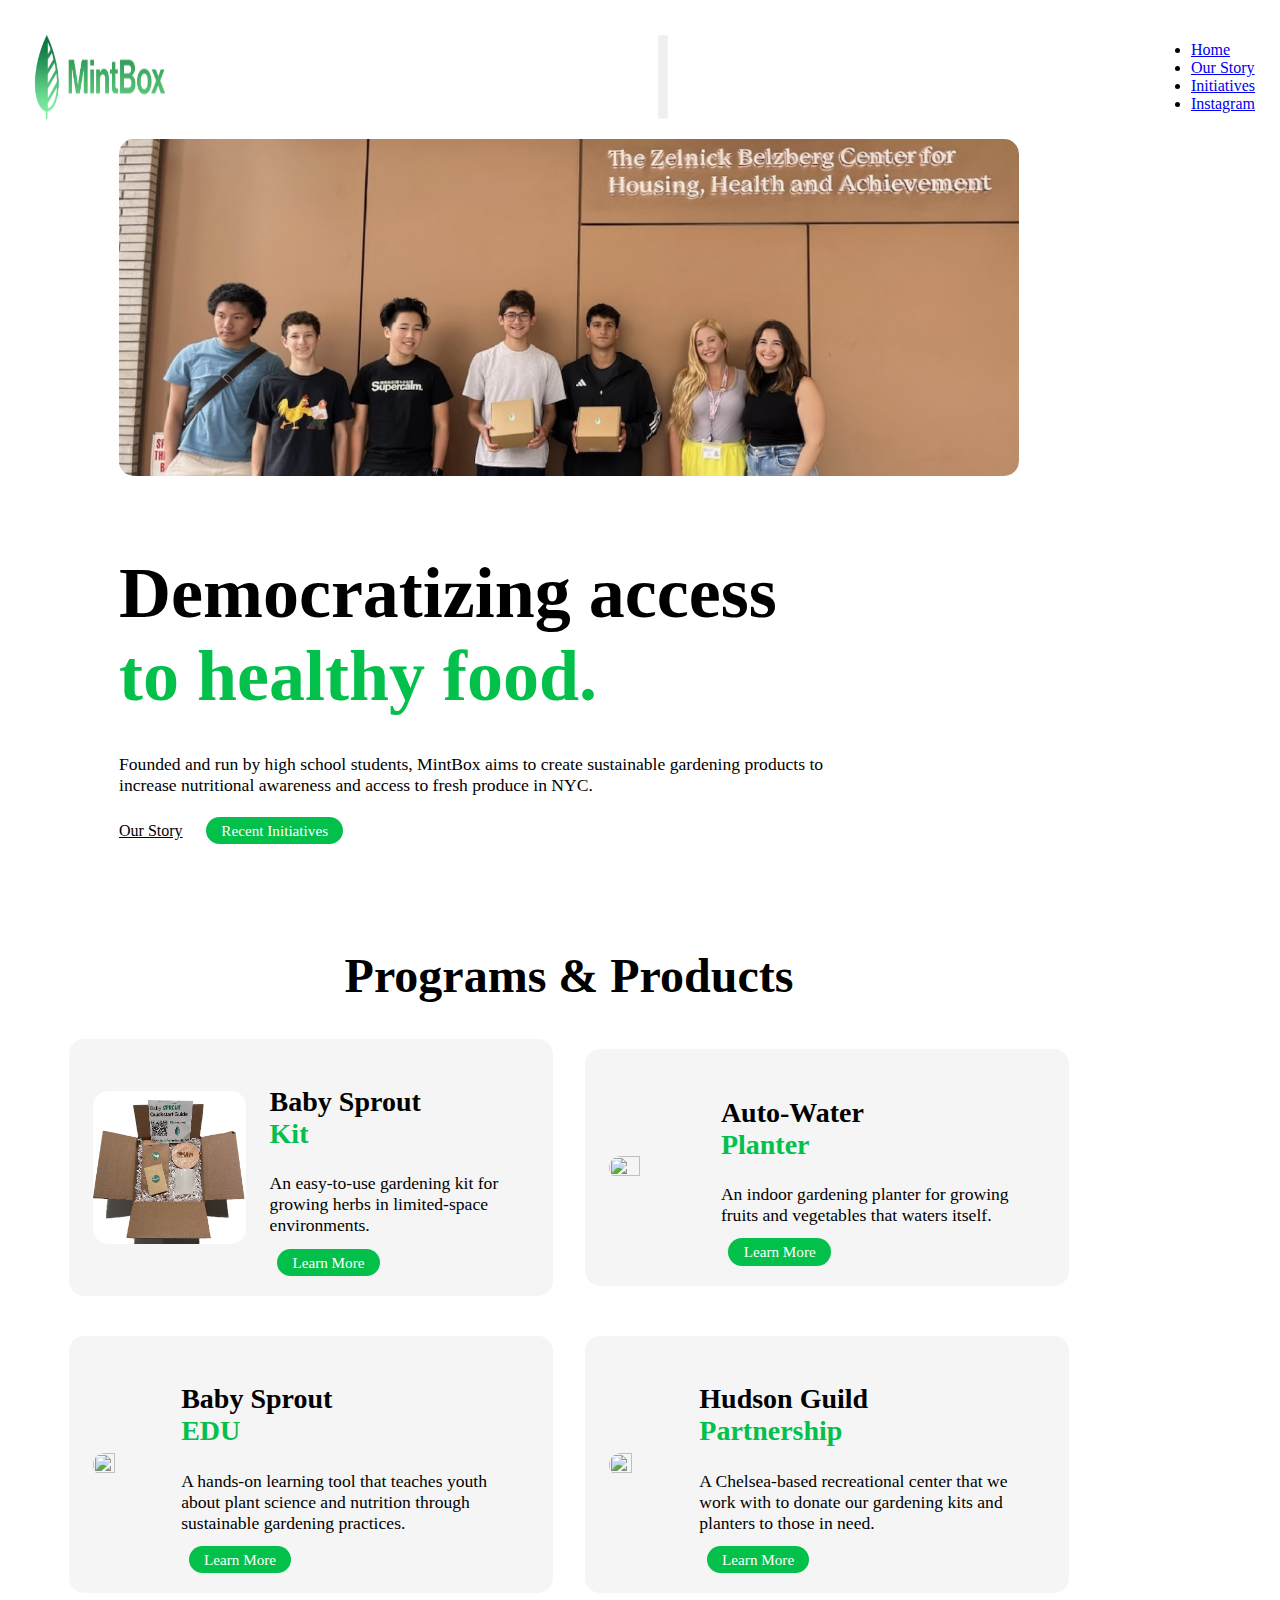
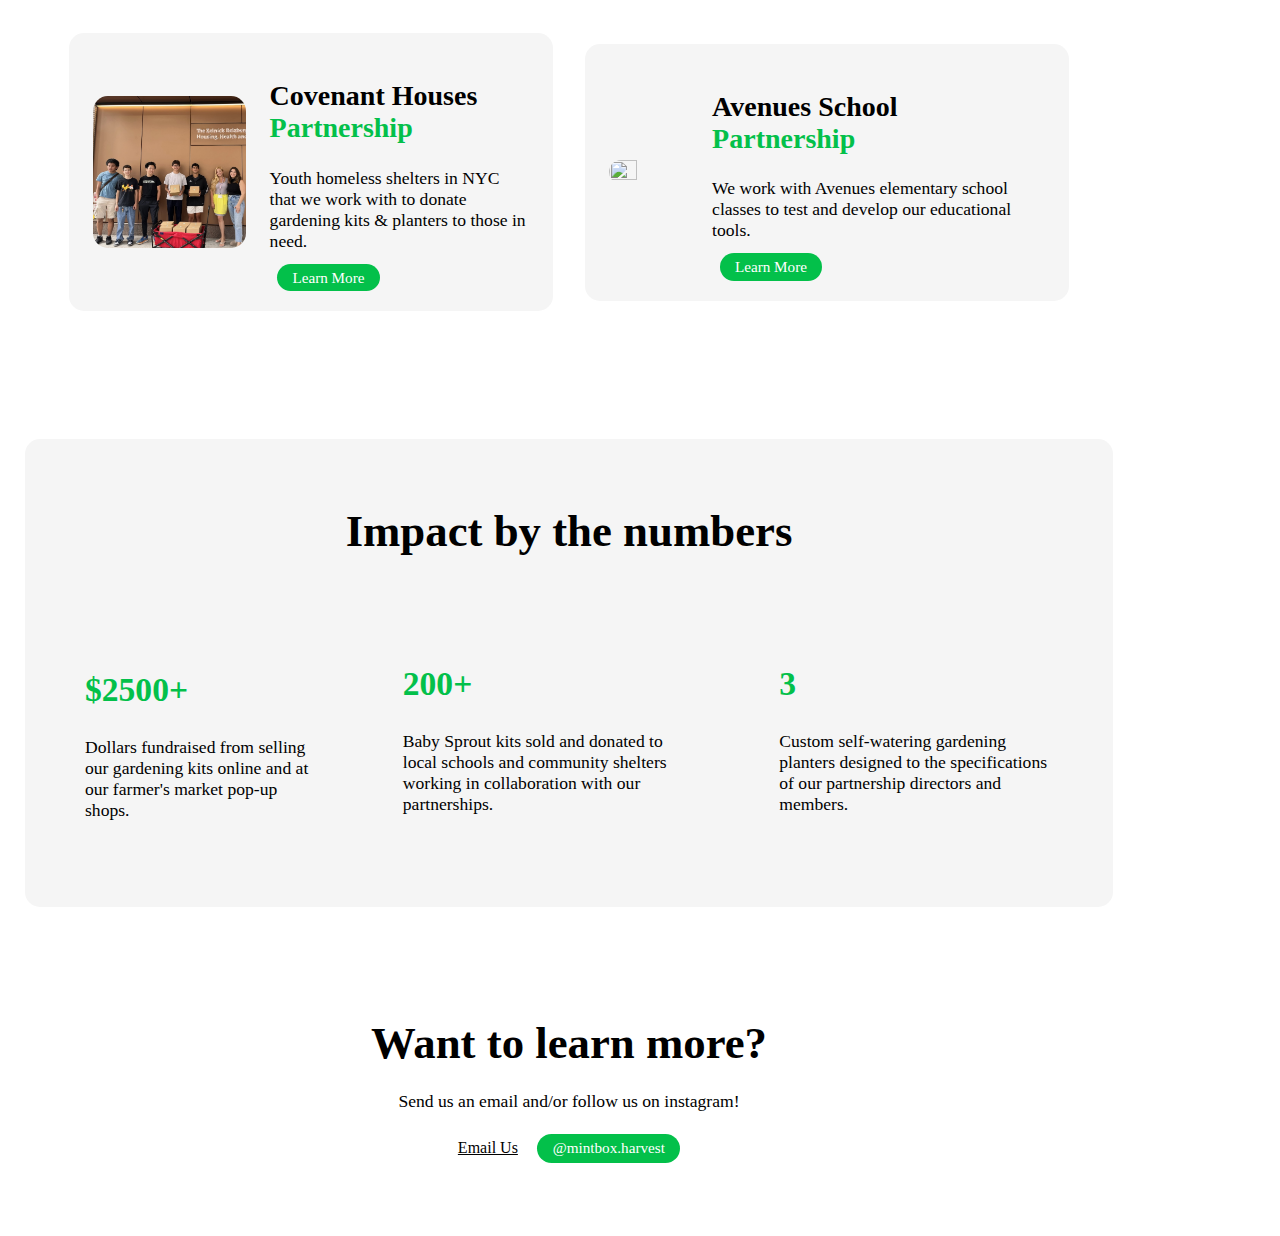
==== commit b2f6d966: "Final Changes" ====
--- a/index.html
+++ b/index.html
@@ -18,7 +18,7 @@
 
 
     <nav class="navbar navbar-expand-md navbar-light navbar-inverse">
-        <a href="index.html" class="link"><img src="logotext.png" id="logo"  alt=""></a>
+        <a href="index.html" class="link"><img src="logotext.png" id="logo" alt="" style = "scale: 1.2;"></a>
         <button class="navbar-toggler" type="button" data-toggle="collapse" data-target="#navbarNav"
             aria-controls="navbarNav" aria-expanded="false" aria-label="Toggle navigation">
             <span class="navbar-toggler-icon"></span>
@@ -46,7 +46,7 @@
     <div class="container-fluid">
         <header>
             <div>
-                <img id="home1" class="photo" src="headerphoto.png" alt="">
+                <img id="home1" class="photo" src="homepageheader.png" alt="">
             <div>
                 <h1 id="title">Democratizing access <br><span>to healthy food.</span></h1>
                 <p id="title-body">Founded and run by high school students, MintBox aims to create sustainable gardening 
@@ -64,7 +64,7 @@
                     <div class="program margbottom">
                         <!-- <img src="babysprout.jpg" alt=""> -->
                         <!-- <img src="Baby Sprout.png" alt=""> -->
-                        <img src="babysprout.jpg"">
+                        <img src="kithomesquare.png"">
                         <div class="programcontent">
                             <h2 class = "program-title">Baby Sprout <span> <br>Kit</span></h2>
                             <p class = "program-descrip">An easy-to-use gardening kit for growing herbs in limited-space environments. </p>
